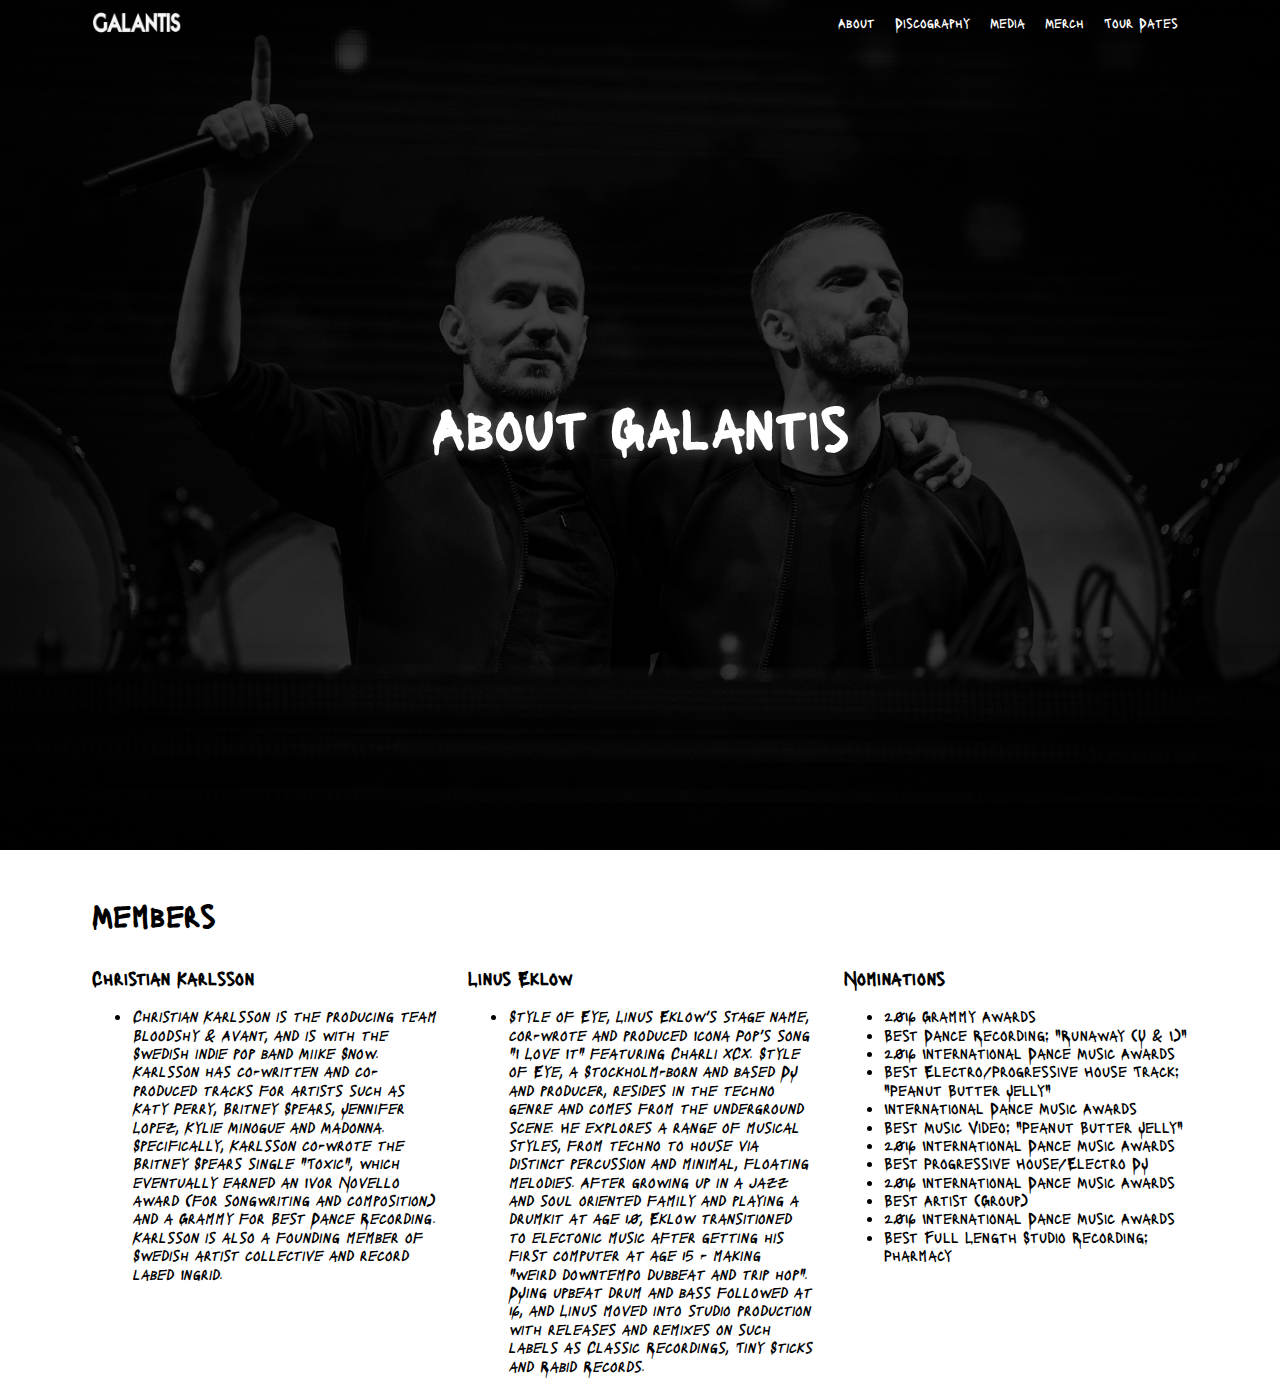
==== about.html @ 26338557 "Initial commit" ====
<!DOCTYPE html>
<html lang="en">
<head>
  <meta charset="UTF-8">
  <meta name="description" content="Final Project for HTML5/CSS3 Course">
  <meta name="keywords" content="HTML,CSS,JavaScript,jQuery">
  <meta name="author" content="Spencer E Gutterman">
  <meta name="viewport" content="width=device-width, initial-scale=1">
  <title>Galantis</title>
  <link rel="icon" type="image/jpg" sizes="32x32" href="./assets/images/favicon-32x32.jpg">
  <link rel="icon" type="image/jpg" sizes="16x16" href="./assets/images/favicon-16x16.jpg">
  <link rel="stylesheet" type="text/css" href="./assets/stylesheets/normalize.css" />
  <link href="https://fonts.googleapis.com/css?family=Roboto&display=swap" rel="stylesheet">
  <link href="https://fonts.googleapis.com/css?family=Lacquer&display=swap" rel="stylesheet">
  <link href="https://fonts.googleapis.com/css?family=Amatic+SC|Gloria+Hallelujah&display=swap" rel="stylesheet">
  <link rel="stylesheet" type="text/css" href="./assets/stylesheets/flexboxgrid.min.css" />
  <link rel="stylesheet" type="text/css" href="./assets/stylesheets/styles.css" />
</head>
<body>
  <div class="header">
    <div class="container">
      <div class="row">
        <div class="col-xs-12 col-sm-4">
          <a href="index.html"><img class="logo" src="./assets/images/galantishome/logoclear.png" alt="Galantis text logo" /></a>
          <div id="MenuIcon" class="mobile-menu-icon">
            <div></div>
            <div></div>
            <div></div>
          </div>
        </div>
        <nav id="MainMenu" class="col-xs-12 col-sm-8">
          <a class="active" href="about.html">About</a>
          <a href="discography.html">Discography</a>
          <a href="media.html">Media</a>
          <a href="merch.html">Merch</a>
          <a href="tour-dates.html">Tour Dates</a>
        </nav>
      </div>
    </div>
  </div>
  <main>
    <div class="page-banner about-banner">
      <h1 class="secondary-font banner-title">About Galantis</h1>
        </div>
    </section>
    <section>
      <div class="container">
        <div class="row">
          <div class="col-xs-12">
            <h1 class="section-title">Members</h1>
          </div>
          <div class="col-xs-12 col-md-4">
            <h3>Christian Karlsson</h3>
            <ul>
              <li>
                <i>Christian Karlsson is the producing team Bloodshy & Avant, and is with the Swedish indie pop band Miike Snow. Karlsson has co-written and co-produced tracks for artists such as Katy Perry, Britney Spears, Jennifer Lopez, Kylie Minogue and Madonna. Specifically, Karlsson co-wrote the Britney Spears single "Toxic", which eventually earned an Ivor Novello award (for songwriting and composition) and a Grammy for Best Dance Recording. Karlsson is also a founding member of Swedish artist collective and record labed Ingrid. </i>
            </ul>
          </div>
          <div class="col-xs-12 col-md-4">
            <h3>Linus Eklow</h3>
            <ul>
              <li>
                <i>Style of Eye, Linus Eklow's stage name, cor-wrote and produced Icona Pop's song "I Love It" featuring Charli XCX. Style of Eye, a Stockholm-born and based DJ and producer, resides in the techno genre and comes from the underground scene. He explores a range of musical styles, from techno to house via distinct percussion and minimal, floating melodies. After growing up in a jazz and soul oriented family and playing a drumkit at age 10, Eklow transitioned to electonic music after getting his first computer at age 15 - making "weird downtempo dubbeat and trip hop". DJing upbeat drum and bass followed at 16, and Linus moved into studio production with releases and remixes on such labels as Classic Recordings, Tiny Sticks and Rabid Records.</i>
              </li>
            </ul>
          </div>
          <div class="col-xs-12 col-md-4">
            <h3>Nominations</h3>
            <ul>
              <li>2016 Grammy Awards</li>
              <li>Best Dance Recording: "Runaway (U & I)"</li>
              <li>2016 International Dance Music Awards</li>
              <li>Best Electro/Progressive House Track: "Peanut Butter Jelly"</li>
              <li>International Dance Music Awards</li>
              <li>Best Music Video: "Peanut Butter Jelly"</li>
              <li>2016 International Dance Music Awards</li>
              <li>Best Progressive House/Electro DJ</li>
              <li>2016 International Dance Music Awards</li>
              <li>Best Artist (Group)</li>
              <li>2016 International Dance Music Awards</li>
              <li>Best Full Length Studio Recording: Pharmacy</li>
            </ul>
          </div>
        </div>
      </div>
    </section>
    </div>
  </main>
</body>
<script src="./assets/javascripts/jquery-3.3.1.min.js"></script>
<script src="./assets/javascripts/lodash.js"></script>
<script src="./assets/javascripts/mobile-menu.js"></script>
</html>
---- assets/stylesheets/flexboxgrid.min.css ----
.container-fluid{margin-right:auto;margin-left:auto;padding-right:2rem;padding-left:2rem}.row{box-sizing:border-box;display:-ms-flexbox;display:-webkit-box;display:flex;-ms-flex:0 1 auto;-webkit-box-flex:0;flex:0 1 auto;-ms-flex-direction:row;-webkit-box-orient:horizontal;-webkit-box-direction:normal;flex-direction:row;-ms-flex-wrap:wrap;flex-wrap:wrap;margin-right:-1rem;margin-left:-1rem}.row.reverse{-ms-flex-direction:row-reverse;-webkit-box-orient:horizontal;-webkit-box-direction:reverse;flex-direction:row-reverse}.col.reverse{-ms-flex-direction:column-reverse;-webkit-box-orient:vertical;-webkit-box-direction:reverse;flex-direction:column-reverse}.col-xs,.col-xs-1,.col-xs-10,.col-xs-11,.col-xs-12,.col-xs-2,.col-xs-3,.col-xs-4,.col-xs-5,.col-xs-6,.col-xs-7,.col-xs-8,.col-xs-9{box-sizing:border-box;-ms-flex:0 0 auto;-webkit-box-flex:0;flex:0 0 auto;padding-right:1rem;padding-left:1rem}.col-xs{-webkit-flex-grow:1;-ms-flex-positive:1;-webkit-box-flex:1;flex-grow:1;-ms-flex-preferred-size:0;flex-basis:0;max-width:100%}.col-xs-1{-ms-flex-preferred-size:8.333%;flex-basis:8.333%;max-width:8.333%}.col-xs-2{-ms-flex-preferred-size:16.667%;flex-basis:16.667%;max-width:16.667%}.col-xs-3{-ms-flex-preferred-size:25%;flex-basis:25%;max-width:25%}.col-xs-4{-ms-flex-preferred-size:33.333%;flex-basis:33.333%;max-width:33.333%}.col-xs-5{-ms-flex-preferred-size:41.667%;flex-basis:41.667%;max-width:41.667%}.col-xs-6{-ms-flex-preferred-size:50%;flex-basis:50%;max-width:50%}.col-xs-7{-ms-flex-preferred-size:58.333%;flex-basis:58.333%;max-width:58.333%}.col-xs-8{-ms-flex-preferred-size:66.667%;flex-basis:66.667%;max-width:66.667%}.col-xs-9{-ms-flex-preferred-size:75%;flex-basis:75%;max-width:75%}.col-xs-10{-ms-flex-preferred-size:83.333%;flex-basis:83.333%;max-width:83.333%}.col-xs-11{-ms-flex-preferred-size:91.667%;flex-basis:91.667%;max-width:91.667%}.col-xs-12{-ms-flex-preferred-size:100%;flex-basis:100%;max-width:100%}.col-xs-offset-1{margin-left:8.333%}.col-xs-offset-2{margin-left:16.667%}.col-xs-offset-3{margin-left:25%}.col-xs-offset-4{margin-left:33.333%}.col-xs-offset-5{margin-left:41.667%}.col-xs-offset-6{margin-left:50%}.col-xs-offset-7{margin-left:58.333%}.col-xs-offset-8{margin-left:66.667%}.col-xs-offset-9{margin-left:75%}.col-xs-offset-10{margin-left:83.333%}.col-xs-offset-11{margin-left:91.667%}.start-xs{-ms-flex-pack:start;-webkit-box-pack:start;justify-content:flex-start;text-align:start}.center-xs{-ms-flex-pack:center;-webkit-box-pack:center;justify-content:center;text-align:center}.end-xs{-ms-flex-pack:end;-webkit-box-pack:end;justify-content:flex-end;text-align:end}.top-xs{-ms-flex-align:start;-webkit-box-align:start;align-items:flex-start}.middle-xs{-ms-flex-align:center;-webkit-box-align:center;align-items:center}.bottom-xs{-ms-flex-align:end;-webkit-box-align:end;align-items:flex-end}.around-xs{-ms-flex-pack:distribute;justify-content:space-around}.between-xs{-ms-flex-pack:justify;-webkit-box-pack:justify;justify-content:space-between}.first-xs{-ms-flex-order:-1;-webkit-box-ordinal-group:0;order:-1}.last-xs{-ms-flex-order:1;-webkit-box-ordinal-group:2;order:1}@media only screen and (min-width:48em){.container{width:46rem}.col-sm,.col-sm-1,.col-sm-10,.col-sm-11,.col-sm-12,.col-sm-2,.col-sm-3,.col-sm-4,.col-sm-5,.col-sm-6,.col-sm-7,.col-sm-8,.col-sm-9{box-sizing:border-box;-ms-flex:0 0 auto;-webkit-box-flex:0;flex:0 0 auto;padding-right:1rem;padding-left:1rem}.col-sm{-webkit-flex-grow:1;-ms-flex-positive:1;-webkit-box-flex:1;flex-grow:1;-ms-flex-preferred-size:0;flex-basis:0;max-width:100%}.col-sm-1{-ms-flex-preferred-size:8.333%;flex-basis:8.333%;max-width:8.333%}.col-sm-2{-ms-flex-preferred-size:16.667%;flex-basis:16.667%;max-width:16.667%}.col-sm-3{-ms-flex-preferred-size:25%;flex-basis:25%;max-width:25%}.col-sm-4{-ms-flex-preferred-size:33.333%;flex-basis:33.333%;max-width:33.333%}.col-sm-5{-ms-flex-preferred-size:41.667%;flex-basis:41.667%;max-width:41.667%}.col-sm-6{-ms-flex-preferred-size:50%;flex-basis:50%;max-width:50%}.col-sm-7{-ms-flex-preferred-size:58.333%;flex-basis:58.333%;max-width:58.333%}.col-sm-8{-ms-flex-preferred-size:66.667%;flex-basis:66.667%;max-width:66.667%}.col-sm-9{-ms-flex-preferred-size:75%;flex-basis:75%;max-width:75%}.col-sm-10{-ms-flex-preferred-size:83.333%;flex-basis:83.333%;max-width:83.333%}.col-sm-11{-ms-flex-preferred-size:91.667%;flex-basis:91.667%;max-width:91.667%}.col-sm-12{-ms-flex-preferred-size:100%;flex-basis:100%;max-width:100%}.col-sm-offset-1{margin-left:8.333%}.col-sm-offset-2{margin-left:16.667%}.col-sm-offset-3{margin-left:25%}.col-sm-offset-4{margin-left:33.333%}.col-sm-offset-5{margin-left:41.667%}.col-sm-offset-6{margin-left:50%}.col-sm-offset-7{margin-left:58.333%}.col-sm-offset-8{margin-left:66.667%}.col-sm-offset-9{margin-left:75%}.col-sm-offset-10{margin-left:83.333%}.col-sm-offset-11{margin-left:91.667%}.start-sm{-ms-flex-pack:start;-webkit-box-pack:start;justify-content:flex-start;text-align:start}.center-sm{-ms-flex-pack:center;-webkit-box-pack:center;justify-content:center;text-align:center}.end-sm{-ms-flex-pack:end;-webkit-box-pack:end;justify-content:flex-end;text-align:end}.top-sm{-ms-flex-align:start;-webkit-box-align:start;align-items:flex-start}.middle-sm{-ms-flex-align:center;-webkit-box-align:center;align-items:center}.bottom-sm{-ms-flex-align:end;-webkit-box-align:end;align-items:flex-end}.around-sm{-ms-flex-pack:distribute;justify-content:space-around}.between-sm{-ms-flex-pack:justify;-webkit-box-pack:justify;justify-content:space-between}.first-sm{-ms-flex-order:-1;-webkit-box-ordinal-group:0;order:-1}.last-sm{-ms-flex-order:1;-webkit-box-ordinal-group:2;order:1}}@media only screen and (min-width:62em){.container{width:61rem}.col-md,.col-md-1,.col-md-10,.col-md-11,.col-md-12,.col-md-2,.col-md-3,.col-md-4,.col-md-5,.col-md-6,.col-md-7,.col-md-8,.col-md-9{box-sizing:border-box;-ms-flex:0 0 auto;-webkit-box-flex:0;flex:0 0 auto;padding-right:1rem;padding-left:1rem}.col-md{-webkit-flex-grow:1;-ms-flex-positive:1;-webkit-box-flex:1;flex-grow:1;-ms-flex-preferred-size:0;flex-basis:0;max-width:100%}.col-md-1{-ms-flex-preferred-size:8.333%;flex-basis:8.333%;max-width:8.333%}.col-md-2{-ms-flex-preferred-size:16.667%;flex-basis:16.667%;max-width:16.667%}.col-md-3{-ms-flex-preferred-size:25%;flex-basis:25%;max-width:25%}.col-md-4{-ms-flex-preferred-size:33.333%;flex-basis:33.333%;max-width:33.333%}.col-md-5{-ms-flex-preferred-size:41.667%;flex-basis:41.667%;max-width:41.667%}.col-md-6{-ms-flex-preferred-size:50%;flex-basis:50%;max-width:50%}.col-md-7{-ms-flex-preferred-size:58.333%;flex-basis:58.333%;max-width:58.333%}.col-md-8{-ms-flex-preferred-size:66.667%;flex-basis:66.667%;max-width:66.667%}.col-md-9{-ms-flex-preferred-size:75%;flex-basis:75%;max-width:75%}.col-md-10{-ms-flex-preferred-size:83.333%;flex-basis:83.333%;max-width:83.333%}.col-md-11{-ms-flex-preferred-size:91.667%;flex-basis:91.667%;max-width:91.667%}.col-md-12{-ms-flex-preferred-size:100%;flex-basis:100%;max-width:100%}.col-md-offset-1{margin-left:8.333%}.col-md-offset-2{margin-left:16.667%}.col-md-offset-3{margin-left:25%}.col-md-offset-4{margin-left:33.333%}.col-md-offset-5{margin-left:41.667%}.col-md-offset-6{margin-left:50%}.col-md-offset-7{margin-left:58.333%}.col-md-offset-8{margin-left:66.667%}.col-md-offset-9{margin-left:75%}.col-md-offset-10{margin-left:83.333%}.col-md-offset-11{margin-left:91.667%}.start-md{-ms-flex-pack:start;-webkit-box-pack:start;justify-content:flex-start;text-align:start}.center-md{-ms-flex-pack:center;-webkit-box-pack:center;justify-content:center;text-align:center}.end-md{-ms-flex-pack:end;-webkit-box-pack:end;justify-content:flex-end;text-align:end}.top-md{-ms-flex-align:start;-webkit-box-align:start;align-items:flex-start}.middle-md{-ms-flex-align:center;-webkit-box-align:center;align-items:center}.bottom-md{-ms-flex-align:end;-webkit-box-align:end;align-items:flex-end}.around-md{-ms-flex-pack:distribute;justify-content:space-around}.between-md{-ms-flex-pack:justify;-webkit-box-pack:justify;justify-content:space-between}.first-md{-ms-flex-order:-1;-webkit-box-ordinal-group:0;order:-1}.last-md{-ms-flex-order:1;-webkit-box-ordinal-group:2;order:1}}@media only screen and (min-width:75em){.container{width:71rem}.col-lg,.col-lg-1,.col-lg-10,.col-lg-11,.col-lg-12,.col-lg-2,.col-lg-3,.col-lg-4,.col-lg-5,.col-lg-6,.col-lg-7,.col-lg-8,.col-lg-9{box-sizing:border-box;-ms-flex:0 0 auto;-webkit-box-flex:0;flex:0 0 auto;padding-right:1rem;padding-left:1rem}.col-lg{-webkit-flex-grow:1;-ms-flex-positive:1;-webkit-box-flex:1;flex-grow:1;-ms-flex-preferred-size:0;flex-basis:0;max-width:100%}.col-lg-1{-ms-flex-preferred-size:8.333%;flex-basis:8.333%;max-width:8.333%}.col-lg-2{-ms-flex-preferred-size:16.667%;flex-basis:16.667%;max-width:16.667%}.col-lg-3{-ms-flex-preferred-size:25%;flex-basis:25%;max-width:25%}.col-lg-4{-ms-flex-preferred-size:33.333%;flex-basis:33.333%;max-width:33.333%}.col-lg-5{-ms-flex-preferred-size:41.667%;flex-basis:41.667%;max-width:41.667%}.col-lg-6{-ms-flex-preferred-size:50%;flex-basis:50%;max-width:50%}.col-lg-7{-ms-flex-preferred-size:58.333%;flex-basis:58.333%;max-width:58.333%}.col-lg-8{-ms-flex-preferred-size:66.667%;flex-basis:66.667%;max-width:66.667%}.col-lg-9{-ms-flex-preferred-size:75%;flex-basis:75%;max-width:75%}.col-lg-10{-ms-flex-preferred-size:83.333%;flex-basis:83.333%;max-width:83.333%}.col-lg-11{-ms-flex-preferred-size:91.667%;flex-basis:91.667%;max-width:91.667%}.col-lg-12{-ms-flex-preferred-size:100%;flex-basis:100%;max-width:100%}.col-lg-offset-1{margin-left:8.333%}.col-lg-offset-2{margin-left:16.667%}.col-lg-offset-3{margin-left:25%}.col-lg-offset-4{margin-left:33.333%}.col-lg-offset-5{margin-left:41.667%}.col-lg-offset-6{margin-left:50%}.col-lg-offset-7{margin-left:58.333%}.col-lg-offset-8{margin-left:66.667%}.col-lg-offset-9{margin-left:75%}.col-lg-offset-10{margin-left:83.333%}.col-lg-offset-11{margin-left:91.667%}.start-lg{-ms-flex-pack:start;-webkit-box-pack:start;justify-content:flex-start;text-align:start}.center-lg{-ms-flex-pack:center;-webkit-box-pack:center;justify-content:center;text-align:center}.end-lg{-ms-flex-pack:end;-webkit-box-pack:end;justify-content:flex-end;text-align:end}.top-lg{-ms-flex-align:start;-webkit-box-align:start;align-items:flex-start}.middle-lg{-ms-flex-align:center;-webkit-box-align:center;align-items:center}.bottom-lg{-ms-flex-align:end;-webkit-box-align:end;align-items:flex-end}.around-lg{-ms-flex-pack:distribute;justify-content:space-around}.between-lg{-ms-flex-pack:justify;-webkit-box-pack:justify;justify-content:space-between}.first-lg{-ms-flex-order:-1;-webkit-box-ordinal-group:0;order:-1}.last-lg{-ms-flex-order:1;-webkit-box-ordinal-group:2;order:1}}
---- assets/stylesheets/styles.css ----
* {
  box-sizing: border-box;
}

html, body {
  width: 100%;
  height: 100%;
  font-family: 'Lacquer', sans-serif;
  -webkit-font-smoothing: antialiased;
	-moz-osx-font-smoothing: grayscale;
  margin: 0;
  padding: 0;
}

.secondary-font{
  font-family: 'Lacquer', serif;
}

.container{
  position: relative;
  margin: auto;
  padding: 0 20px;
}

a {
  text-decoration: none;
}

.header {
  width: 100%;
  height: 45px;
  padding: 0 10px;
  position: absolute;
  top: 0;
  left: 0;
  right: 0;
  background-color: rgba(0, 0, 0, 0.5);
  -webkit-box-shadow: 0px 5px 35px 0px rgba(0,0,0,0.75);
  -moz-box-shadow: 0px 5px 35px 0px rgba(0,0,0,0.75);
  box-shadow: 0px 0px 35px 0px rgba(0,0,0,0.75);
  z-index: 10;
}

.logo {
  max-height: 45px;
  float: left;
  padding: 5px 0;
  font-family: 'Lacquer', serif;
}

.logo > a {
  display: inline-block;
  height: 100%;
  line-height: 45px;
  color: #fff;
  font-size: 24px;
}

nav{
  width: 100%;
  height: auto;
  display: none;
  position: relative;
  z-index: 10;
  background-color: rgba(0, 0, 0, 0.5);
}

nav > a {
  width: 100%;
  height: 40px;
  float: left;
  padding: 5px 10px;
  color: #fff;
}

.mobile-menu-icon {
  width: 36px;
  height: 45px;
  display: flex;
  flex-direction: column;
  justify-content: space-between;
  position: absolute;
  top: 0;
  right: 1rem;
  padding: 15px 10px;
  z-index: 10;
}

.mobile-menu-icon > div {
  width: 100%;
  height: 1px;
  background: #fff;
}

.mobile-menu-icon:hover {
  cursor: pointer;
  background-color: transparent;
}

@media (min-width: 736px) {
  nav{
    height: 45px;
    font-size: 0;
    display: flex !important;
    justify-content: flex-end;
    background-color: transparent;
  }
  nav > a {
    width: auto;
    height: 100%;
    display: inline-block;
    padding: 0 10px;
    font-size: 14px;
    text-decoration: none;
    line-height: 45px;
    transition: all .25s ease-in-out;
  }
  .mobile-menu-icon {
    display: none;
  }
}

nav > a:hover, nav > a.active{
  background-color: transparent;
}

section{
  width: 100%;
  height: auto;
  margin: 25px auto;
}

.section-title{
  margin-bottom: 15px;
}

.image-responsive{
  width: 100%;
  height: auto;
  display: block;
}

.page-banner{
  width: 100%;
  height: 300px;
  position: relative;
  display: flex;
  flex-direction: column;
  justify-content: center;
  align-items: center;

}

.page-banner:after{
  content: '';
  width: 100%;
  height: 100%;
  position: absolute;
  background-color: rgba(0,0,0, 0.75);
}

@media (min-width: 1960px){
  .page-banner{
    height: 600px;

  }
}

@media (min-width: 720px) and (max-width: 1959px){
  .page-banner{
    height: 850px;

  }
}

.page-banner > .banner-title {
  color: #fff;
  font-size: 32px;
  text-shadow: 2px 0px 15px #666;
  z-index: 1;

}

@media (min-width: 720px){
  .page-banner > .banner-title {
    font-size: 60px;

  }
}

/*
   ABOUT
 */

.about-banner{
  background: url('../images/galantisabout/galantis-home-image.jpeg') no-repeat center center;
  -webkit-background-size: cover;
  -moz-background-size: cover;
  -o-background-size: cover;
  background-size: cover;
  background-color: transparent;
}

.history-image{
  max-width: 250px;
  float: left;
  padding-right: 10px;
}

/*
   TOUR DATES
 */

.tour-dates-banner{
  background: url('../images/galantistourdates/tour-dates-background.jpg') no-repeat center center;
  -webkit-background-size: cover;
  -moz-background-size: cover;
  -o-background-size: cover;
  background-size: cover;

}

/*
   HOME
 */
.image-overlay{
  width: 100%;
  height: 100%;
  display: flex;
  justify-content: center;
  align-items: center;
  -webkit-background-size: cover;
  -moz-background-size: cover;
  -o-background-size: cover;
  background-size: cover;
}

.home-logo {
  z-index: 2;
  position: absolute;
  text-shadow: 2px 0px 15px #666;
  transition: all .5s ease-in-out;
}

@media (min-width: 720px){
  .home-logo{
    width: 30vw;
    height: 30vh;
  }
}

@keyframes faderAnimation {
  0%   { opacity:.85; }
  50%  { opacity:.25; }
  100% { opacity:.95; }
}
@-moz-keyframes faderAnimation{
  0%   { opacity:.85; }
  50%  { opacity:.25; }
  100% { opacity:.95; }
}
@-webkit-keyframes faderAnimation{
  0%   { opacity:.85; }
  50%  { opacity:.25; }
  100% { opacity:.95; }
}
.animate-fader {
   -webkit-animation: faderAnimation 5s infinite;
   -moz-animation: faderAnimation 5s infinite;
   -o-animation: faderAnimation 5s infinite;
    animation: faderAnimation 5s infinite;
}

/*
   DISCOGRAPHY
 */

.discography-banner {
  background: url('../images/galantisdiscography/banner1.jpg') no-repeat center center;
  -webkit-background-size: cover;
  -moz-background-size: cover;
  -o-background-size: cover;
  background-size: cover;
}

.album{
  display: block;
  position: relative;
  text-align: center;
  margin-bottom: 50px;
}

@media (min-width: 1024px) {
  .album {
    text-align: left;
  }
}

.album-cover{
  max-width: 275px;
  max-height: 275px;
  border-radius: 8px;
  box-shadow: 0 45px 100px rgba(0, 0, 0, 0.4);
  transition: all .3s ease-in-out;
}

@media (min-width: 1024px){
  .album-cover{
    position: absolute;
    top: 0;
    left: 0;
  }
}

.album-cover:hover{
  max-width: 300px;
  max-height: 300px;
  box-shadow: 0 75px 175px rgba(0, 0, 0, 0.4);
}

ul.album-details{
  position: relative;
  z-index: 10;
  padding: 0;
  list-style: none;
}

@media (min-width: 1024px){
  ul.album-details {
    margin-left: 320px;
  }
}

.album-title{
  margin: 0;
  font-size: 36px;
  font-weight: 700;
}

ul.track-listings{
  margin-top: 10px;
  padding: 0;
  list-style: none;
}

ul.track-listings > li {
  display: flex;
  flex-direction: row;
  justify-content: space-between;
  padding: 5px;
  border-bottom: 1px solid #eee;
}

span.track-number {
  margin-right: 10px;
}

ul-track-listings > li > .track-time {
  text-align: right;
}

/*
   MEDIA
 */

.media-banner {
  background: url('../images/galantismedia/media-background.jpg') no-repeat center center;
  -webkit-background-size: cover;
  -moz-background-size: cover;
  -o-background-size: cover;
  background-size: cover;
}

.media-list {
  display: flex;
  flex-direction: row;
  justify-content: space-around;
  flex-wrap: wrap;
}

.media-card-wrapper {
  width: 250px;
  height: 250px;
  position: relative;
  margin-bottom: 25px;
  text-align: center;
}

.media-card{
  width: 225px;
  height: 225px;
  display: block;
  position: absolute;
  left: 0;
  right: 0;
  margin: 0 auto 25px;
  border-radius: 8px;
  overflow: hidden;
  z-index: 0;
  transition: all .3s ease-in-out;
  box-shadow: 0 25px 50px rgba(0, 0, 0, 0.4);
}

.media-card > img {
  width: 100%;
  height: 100%;
}

.media-card:hover {
  width: 250px;
  height: 250px;
  z-index: 10;
  box-shadow: 0 50px 125px rgba(0, 0, 0, 0.4);
}

.media-list > iframe {
  margin-bottom: 50px;
}

/*
Home Image
*/

#bg {
  position: fixed;
  top: -50%;
  left: -50%;
  width: 200%;
  height: 200%;
}
#bg img {
  position: absolute;
  top: 0;
  left: 0;
  right: 0;
  bottom: 0;
  margin: auto;
  min-width: 50%;
  min-height: 50%;
}

/*
   MERCH
 */

.merch-banner {
  background: url('../images/galantismerch/merch-store-background.png') no-repeat center center;
  -webkit-background-size: cover;
  -moz-background-size: cover;
  -o-background-size: cover;
  background-size: cover;
}

ul.merch-controls {
  width: 100%;
  height: auto;
  display: flex;
  flex-direction: row;
  justify-content: space-between;
  flex-wrap: wrap;
  padding: 0;
  list-style: none;
  border: 1px solid #efefef;
}

@media (min-width: 736px){
  ul.merch-controls {
    flex-wrap: nowrap;
  }
}

ul.merch-controls > li {
  width: 100%;
  height: auto;
  flex-grow: 0;
  overflow: hidden;
}

.merch-ctrl-btn {
	height: 4rem;
  flex-grow: 0;
	width: 100%;
	line-height: 24px;
	font-size: 16px;
  position: relative;
  display: flex;
  justify-content: center;
  border: none;
	overflow: hidden;
  background: #fff;
  transition: all 0.3s ease-in-out;
}

.merch-ctrl-btn.active {
  background: #efefef;
}

.merch-ctrl-btn:hover {
  cursor: pointer;
  background: #efefef;
}

.merch-ctrl-btn span {
	display: inline-block;
	width: 100%;
	height: 100%;
  position: relative;
	-webkit-transition: all 0.3s;
	-webkit-backface-visibility: hidden;
	-moz-transition: all 0.3s;
	-moz-backface-visibility: hidden;
	transition: all 0.3s;
	backface-visibility: hidden;
}

.merch-ctrl-btn img {
  width: 75%;
  height: 75%;
  position: absolute;
  left: 0;
  right: 0;
  margin: auto;
  bottom: 100%;
  transition: all 0.3s ease-in-out;
}

.merch-ctrl-btn:hover span {
	-webkit-transform: translateY(300%);
	-moz-transform: translateY(300%);
	-ms-transform: translateY(300%);
	transform: translateY(300%);
}

.merch-ctrl-btn:hover img {
  bottom: 15%;
}

.filtr-item {
  width: 100%;
  top: 0;
  overflow: hidden;
  z-index:0;
  transition: all .3s ease-in-out;
}

.filtr-item > img {
  width: 250px;
  height: 250px;
  margin: auto;
  -webkit-filter: grayscale(50%);
  filter: grayscale(25%);
}

.filtr-item:hover {
  cursor: pointer;
  top: .5rem;
  background: #efefef;
  z-index:10;
}

.filtr-item:hover > img {
  -webkit-filter: grayscale(0%);
  filter: grayscale(0%);
  transition: all .3s ease-in-out;
}

.filtr-item.--limited:before {
  content: "Limited";
  width: 20rem;
  height: 2rem;
  position: absolute;
  top: 1.5625rem;
  right: -105px;
  padding-top: .25rem;
  color: #fff;
  text-align: center;
  transform: translate(-50%, -25px);
  z-index: 1;
  background: rgba(117,0,2, 0.85);
  -webkit-box-shadow: 0px 1px 10px 0px rgba(0,0,0,0.75);
  -moz-box-shadow: 0px 1px 10px 0px rgba(0,0,0,0.75);
  box-shadow: 0px 1px 10px 0px rgba(0,0,0,0.75);
  transform: rotate(35deg)
}

.filtr-item.--limited:hover{
  cursor: not-allowed;
}

button:focus {
  outline: 0;
}

{
  box-sizing: border-box;
}

/* Create four equal columns that floats next to each other */
.column {
  float: left;
  width: 25%;
  padding: 10px;
  height: 300px; /* Should be removed. Only for demonstration */
}

/* Clear floats after the columns */
.row:after {
  content: "";
  display: table;
  clear: both;
}

/* Responsive layout - makes the four columns stack on top of each other instead of next to each other */
@media screen and (max-width: 600px) {
  .column {
    width: 100%;
  }
}
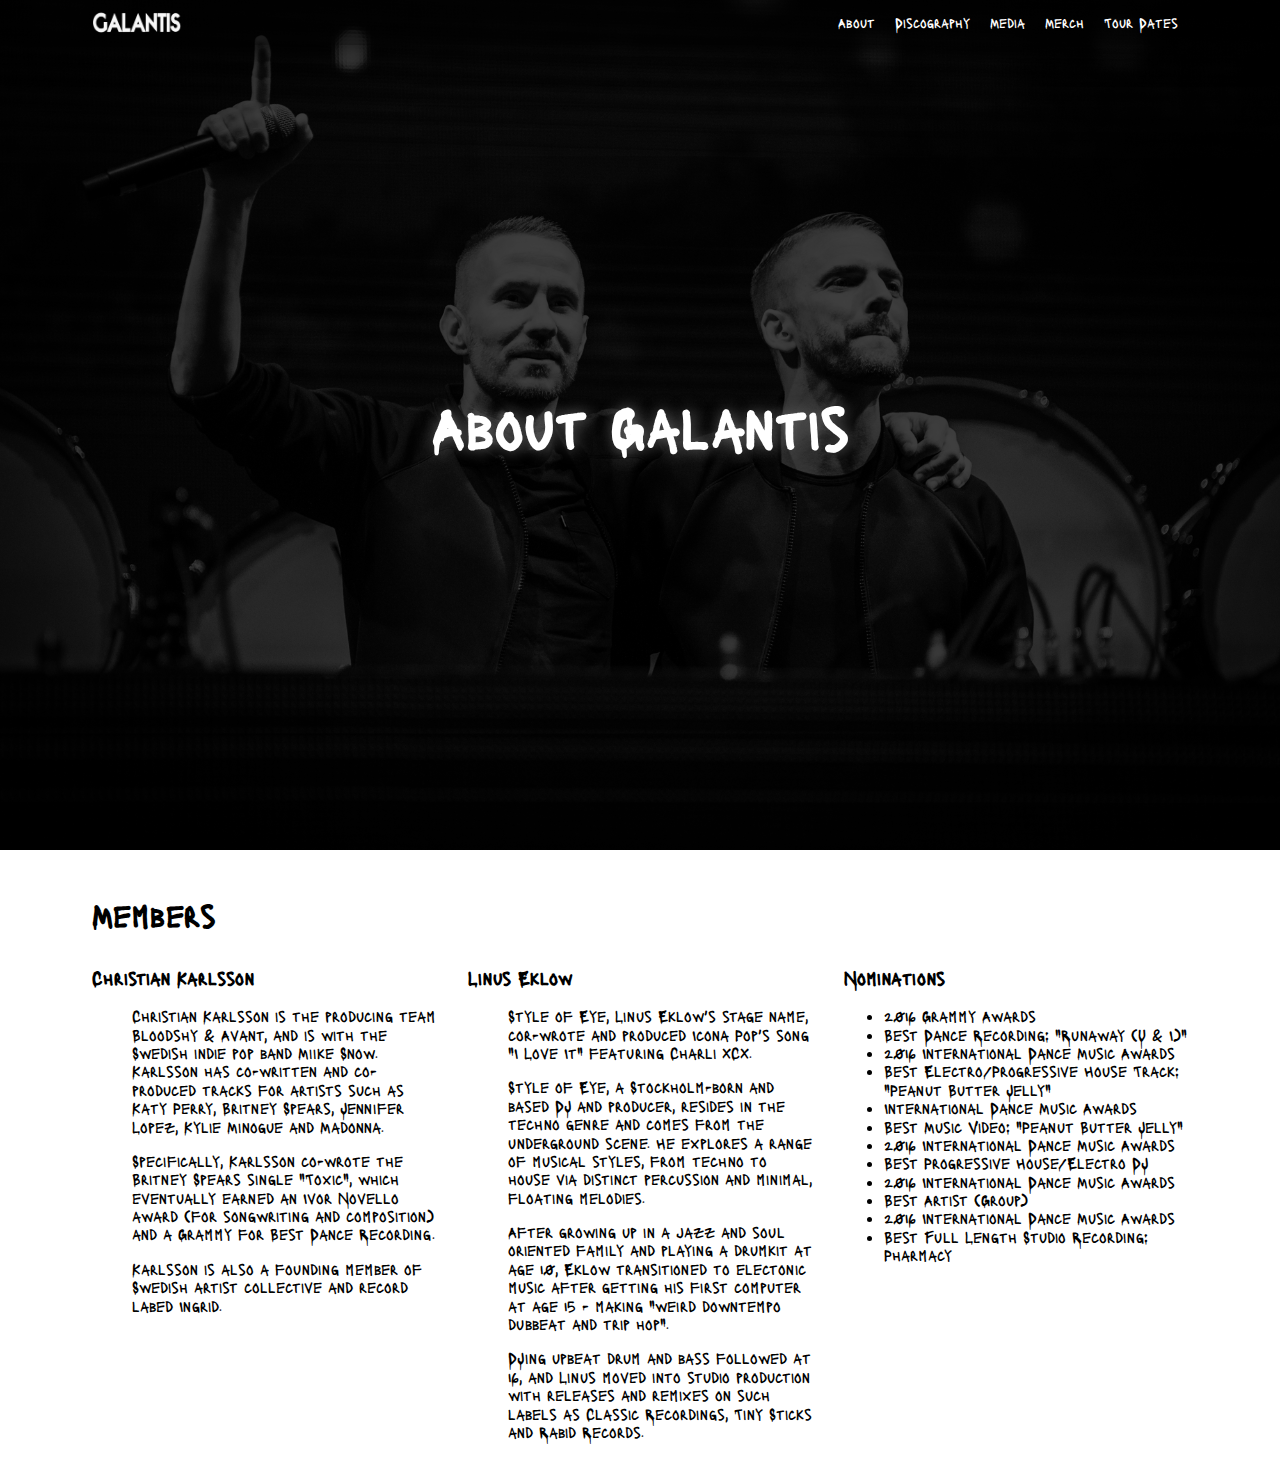
==== commit 35fbef70: "Update about.html" ====
--- a/about.html
+++ b/about.html
@@ -52,16 +52,21 @@
           <div class="col-xs-12 col-md-4">
             <h3>Christian Karlsson</h3>
             <ul>
-              <li>
-                <i>Christian Karlsson is the producing team Bloodshy & Avant, and is with the Swedish indie pop band Miike Snow. Karlsson has co-written and co-produced tracks for artists such as Katy Perry, Britney Spears, Jennifer Lopez, Kylie Minogue and Madonna. Specifically, Karlsson co-wrote the Britney Spears single "Toxic", which eventually earned an Ivor Novello award (for songwriting and composition) and a Grammy for Best Dance Recording. Karlsson is also a founding member of Swedish artist collective and record labed Ingrid. </i>
+              <p> Christian Karlsson is the producing team Bloodshy & Avant, and is with the Swedish indie pop band Miike Snow. Karlsson has co-written and co-produced tracks for artists such as Katy Perry, Britney Spears, Jennifer Lopez, Kylie Minogue and Madonna.</p>
+              <p> Specifically, Karlsson co-wrote the Britney Spears single "Toxic", which eventually earned an Ivor Novello award (for songwriting and composition) and a Grammy for Best Dance Recording. </p>
+              <p> Karlsson is also a founding member of Swedish artist collective and record labed Ingrid. </p>
             </ul>
+
           </div>
           <div class="col-xs-12 col-md-4">
             <h3>Linus Eklow</h3>
             <ul>
-              <li>
-                <i>Style of Eye, Linus Eklow's stage name, cor-wrote and produced Icona Pop's song "I Love It" featuring Charli XCX. Style of Eye, a Stockholm-born and based DJ and producer, resides in the techno genre and comes from the underground scene. He explores a range of musical styles, from techno to house via distinct percussion and minimal, floating melodies. After growing up in a jazz and soul oriented family and playing a drumkit at age 10, Eklow transitioned to electonic music after getting his first computer at age 15 - making "weird downtempo dubbeat and trip hop". DJing upbeat drum and bass followed at 16, and Linus moved into studio production with releases and remixes on such labels as Classic Recordings, Tiny Sticks and Rabid Records.</i>
-              </li>
+
+                <p> Style of Eye, Linus Eklow's stage name, cor-wrote and produced Icona Pop's song "I Love It" featuring Charli XCX. </p>
+                <p> Style of Eye, a Stockholm-born and based DJ and producer, resides in the techno genre and comes from the underground scene. He explores a range of musical styles, from techno to house via distinct percussion and minimal, floating melodies. </p>
+                <p> After growing up in a jazz and soul oriented family and playing a drumkit at age 10, Eklow transitioned to electonic music after getting his first computer at age 15 - making "weird downtempo dubbeat and trip hop". </p>
+                <p> DJing upbeat drum and bass followed at 16, and Linus moved into studio production with releases and remixes on such labels as Classic Recordings, Tiny Sticks and Rabid Records.</p>
+              
             </ul>
           </div>
           <div class="col-xs-12 col-md-4">
